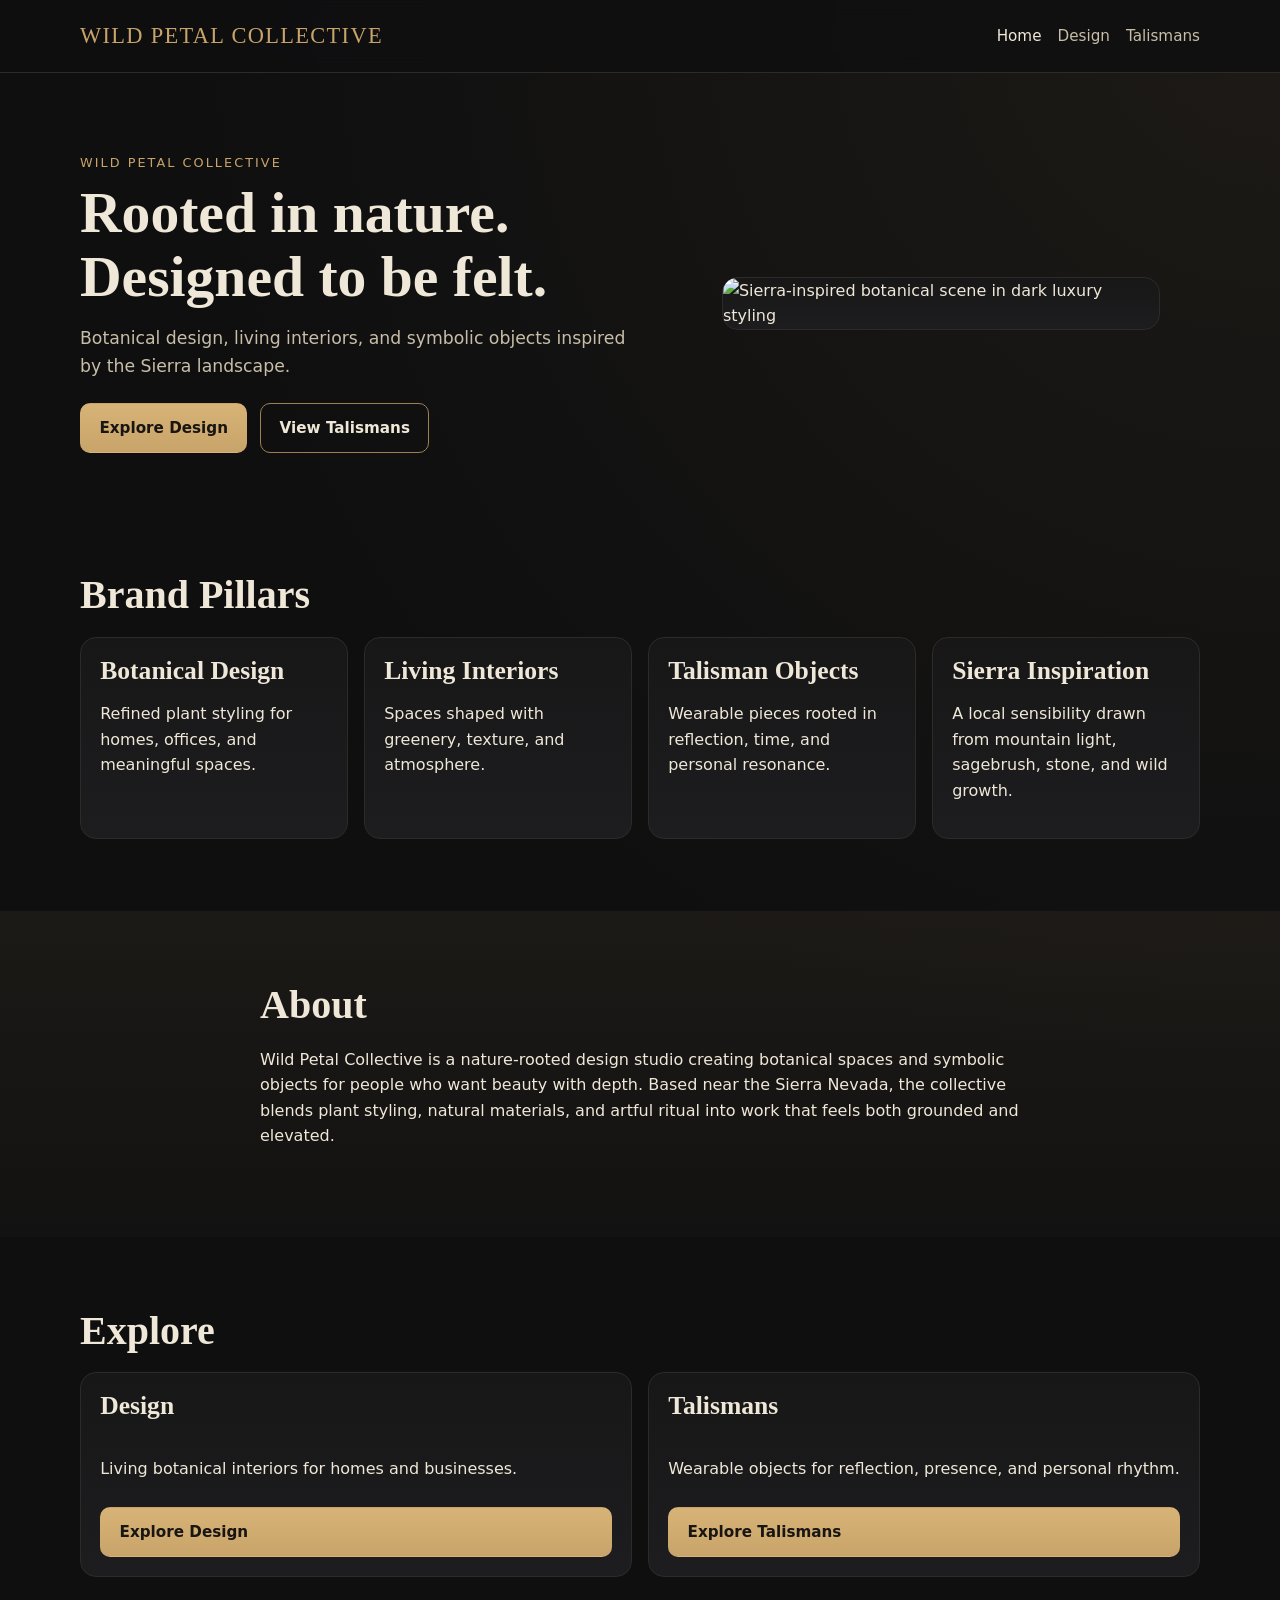
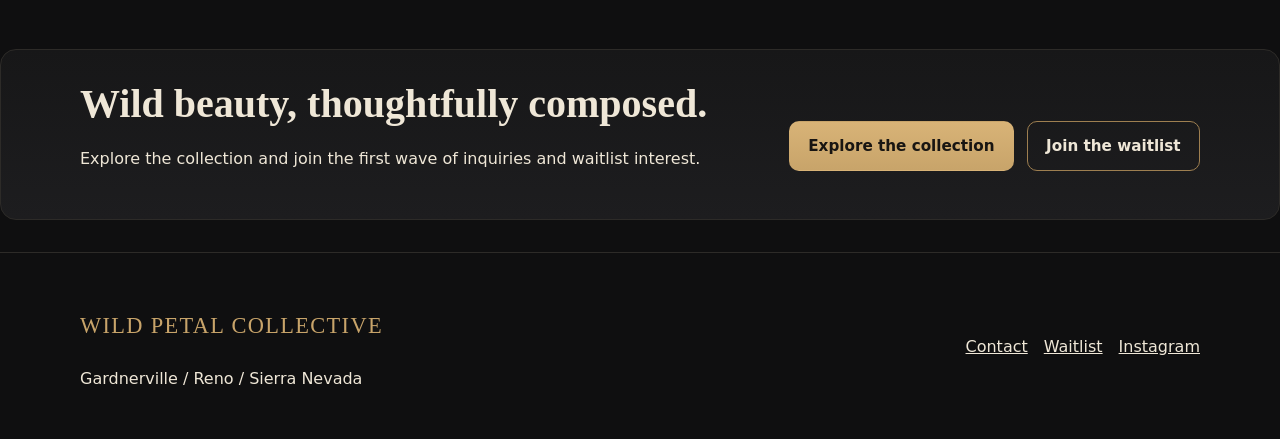
==== index.html @ 8e37587a "Initial static marketing website prototype" ====
<!doctype html>
<html lang="en">
<head>
  <meta charset="UTF-8" />
  <meta name="viewport" content="width=device-width, initial-scale=1.0" />
  <meta name="description" content="Wild Petal Collective creates botanical design, living interiors, and symbolic talisman objects inspired by the Sierra landscape." />
  <title>Wild Petal Collective | Home</title>
  <link rel="stylesheet" href="styles.css" />
</head>
<body>
  <header class="site-header">
    <div class="container nav-wrap">
      <a class="brand" href="index.html">Wild Petal Collective</a>
      <nav aria-label="Primary">
        <ul class="nav-list">
          <li><a class="is-active" href="index.html">Home</a></li>
          <li><a href="design.html">Design</a></li>
          <li><a href="talismans.html">Talismans</a></li>
        </ul>
      </nav>
    </div>
  </header>

  <main>
    <section class="hero">
      <div class="container hero-grid">
        <div>
          <p class="eyebrow">Wild Petal Collective</p>
          <h1>Rooted in nature. Designed to be felt.</h1>
          <p class="lede">Botanical design, living interiors, and symbolic objects inspired by the Sierra landscape.</p>
          <div class="button-row">
            <a class="btn btn-gold" href="design.html">Explore Design</a>
            <a class="btn btn-outline" href="talismans.html">View Talismans</a>
          </div>
        </div>
        <figure class="hero-image-card">
          <img src="assets/images/home-hero-placeholder.jpg" alt="Sierra-inspired botanical scene in dark luxury styling" />
        </figure>
      </div>
    </section>

    <section class="section">
      <div class="container">
        <h2>Brand Pillars</h2>
        <div class="cards-grid four">
          <article class="card">
            <h3>Botanical Design</h3>
            <p>Refined plant styling for homes, offices, and meaningful spaces.</p>
          </article>
          <article class="card">
            <h3>Living Interiors</h3>
            <p>Spaces shaped with greenery, texture, and atmosphere.</p>
          </article>
          <article class="card">
            <h3>Talisman Objects</h3>
            <p>Wearable pieces rooted in reflection, time, and personal resonance.</p>
          </article>
          <article class="card">
            <h3>Sierra Inspiration</h3>
            <p>A local sensibility drawn from mountain light, sagebrush, stone, and wild growth.</p>
          </article>
        </div>
      </div>
    </section>

    <section class="section section-muted">
      <div class="container narrow">
        <h2>About</h2>
        <p>
          Wild Petal Collective is a nature-rooted design studio creating botanical spaces and symbolic objects for people who want beauty with depth.
          Based near the Sierra Nevada, the collective blends plant styling, natural materials, and artful ritual into work that feels both grounded and elevated.
        </p>
      </div>
    </section>

    <section class="section">
      <div class="container">
        <h2>Explore</h2>
        <div class="cards-grid two">
          <article class="card card-cta">
            <h3>Design</h3>
            <p>Living botanical interiors for homes and businesses.</p>
            <a class="btn btn-gold" href="design.html">Explore Design</a>
          </article>
          <article class="card card-cta">
            <h3>Talismans</h3>
            <p>Wearable objects for reflection, presence, and personal rhythm.</p>
            <a class="btn btn-gold" href="talismans.html">Explore Talismans</a>
          </article>
        </div>
      </div>
    </section>

    <section class="section cta-band">
      <div class="container cta-band-inner">
        <div>
          <h2>Wild beauty, thoughtfully composed.</h2>
          <p>Explore the collection and join the first wave of inquiries and waitlist interest.</p>
        </div>
        <div class="button-row">
          <a class="btn btn-gold" href="design.html#design-leads">Explore the collection</a>
          <a class="btn btn-outline" href="talismans.html#talismans-waitlist">Join the waitlist</a>
        </div>
      </div>
    </section>
  </main>

  <footer class="site-footer">
    <div class="container footer-grid">
      <div>
        <p class="brand">Wild Petal Collective</p>
        <p>Gardnerville / Reno / Sierra Nevada</p>
      </div>
      <ul class="footer-links">
        <li><a href="design.html#design-leads">Contact</a></li>
        <li><a href="talismans.html#talismans-waitlist">Waitlist</a></li>
        <li><a href="#" aria-label="Instagram placeholder link">Instagram</a></li>
      </ul>
    </div>
  </footer>
</body>
</html>
---- styles.css ----
:root {
  --bg: #0f0f10;
  --bg-elev: #171718;
  --bg-soft: #1d1d1f;
  --text: #efe7d7;
  --muted: #c8bea8;
  --gold: #c8a46a;
  --gold-soft: #9e7f50;
  --border: #2d2b28;
  --max: 1120px;
}

* { box-sizing: border-box; }

html, body {
  margin: 0;
  padding: 0;
}

body {
  font-family: "Inter", system-ui, -apple-system, sans-serif;
  background: radial-gradient(circle at top right, #1d1a16 0%, var(--bg) 45%);
  color: var(--text);
  line-height: 1.6;
}

img {
  width: 100%;
  display: block;
  border-radius: 14px;
}

a { color: inherit; }

.container {
  width: min(100% - 2rem, var(--max));
  margin-inline: auto;
}

.narrow { max-width: 760px; }

.site-header {
  position: sticky;
  top: 0;
  backdrop-filter: blur(8px);
  background: rgba(15, 15, 16, 0.82);
  border-bottom: 1px solid var(--border);
  z-index: 20;
}

.nav-wrap {
  display: flex;
  justify-content: space-between;
  align-items: center;
  min-height: 72px;
  gap: 1rem;
}

.brand {
  font-family: "Cormorant Garamond", serif;
  letter-spacing: 0.06em;
  text-transform: uppercase;
  color: var(--gold);
  text-decoration: none;
  font-size: 1.4rem;
}

.nav-list {
  list-style: none;
  margin: 0;
  padding: 0;
  display: flex;
  gap: 1rem;
}

.nav-list a {
  text-decoration: none;
  color: var(--muted);
  font-size: 0.95rem;
}

.nav-list a.is-active,
.nav-list a:hover {
  color: var(--text);
}

.section { padding: 4.5rem 0; }
.section-muted { background: linear-gradient(180deg, rgba(200,164,106,0.07), rgba(200,164,106,0.02)); }

.hero {
  padding: 5rem 0 3rem;
}

.hero-short { padding-top: 4rem; }

.hero-grid {
  display: grid;
  grid-template-columns: 1.1fr 1fr;
  align-items: center;
  gap: 2rem;
}

.hero-image-card,
.card,
.cta-band,
.waitlist-form,
.process-list li {
  background: linear-gradient(180deg, var(--bg-elev), var(--bg-soft));
  border: 1px solid var(--border);
  border-radius: 16px;
}

.eyebrow {
  margin: 0 0 0.5rem;
  letter-spacing: 0.16em;
  text-transform: uppercase;
  color: var(--gold);
  font-size: 0.8rem;
}

h1, h2, h3 {
  font-family: "Cormorant Garamond", serif;
  line-height: 1.1;
  margin-top: 0;
}

h1 { font-size: clamp(2rem, 5vw, 3.6rem); margin-bottom: 0.9rem; }
h2 { font-size: clamp(1.6rem, 3.3vw, 2.5rem); margin-bottom: 1.2rem; }
h3 { font-size: clamp(1.2rem, 2.2vw, 1.6rem); margin-bottom: 0.6rem; }

.lede {
  font-size: 1.08rem;
  color: var(--muted);
  max-width: 60ch;
}

.button-row {
  display: flex;
  flex-wrap: wrap;
  gap: 0.8rem;
  margin-top: 1.4rem;
}

.btn {
  display: inline-block;
  padding: 0.75rem 1.15rem;
  border-radius: 10px;
  border: 1px solid transparent;
  text-decoration: none;
  font-weight: 600;
  font-size: 0.95rem;
}

.btn-gold {
  background: linear-gradient(180deg, #d8b377, var(--gold));
  color: #181512;
}

.btn-outline {
  border-color: var(--gold-soft);
  color: var(--text);
}

.cards-grid {
  display: grid;
  gap: 1rem;
}

.cards-grid.two { grid-template-columns: repeat(2, minmax(0, 1fr)); }
.cards-grid.three { grid-template-columns: repeat(3, minmax(0, 1fr)); }
.cards-grid.four { grid-template-columns: repeat(4, minmax(0, 1fr)); }

.card { padding: 1.2rem; }
.card-cta { display: flex; flex-direction: column; gap: 0.6rem; }

.card-image {
  height: 200px;
  object-fit: cover;
  margin-bottom: 0.8rem;
}

.pill-list,
.feature-list,
.footer-links {
  list-style: none;
  padding: 0;
  margin: 0;
}

.pill-list {
  display: flex;
  flex-wrap: wrap;
  gap: 0.7rem;
}

.pill-list li {
  border: 1px solid var(--border);
  border-radius: 999px;
  padding: 0.4rem 0.8rem;
  background: var(--bg-elev);
}

.process-list {
  padding: 0;
  margin: 0;
  list-style: none;
  display: grid;
  gap: 0.8rem;
}

.process-list li {
  padding: 1rem;
  display: grid;
  gap: 0.3rem;
}

.process-list strong { color: var(--gold); }

.interaction-line {
  letter-spacing: 0.12em;
  text-transform: uppercase;
  color: var(--gold);
}

.feature-list {
  display: grid;
  grid-template-columns: repeat(2, minmax(0, 1fr));
  gap: 0.65rem;
}

.feature-list li::before {
  content: "✦ ";
  color: var(--gold);
}

.cta-band { padding: 2rem; }

.cta-band-inner {
  display: flex;
  justify-content: space-between;
  align-items: center;
  gap: 1.5rem;
}

.waitlist-form {
  margin-top: 1rem;
  padding: 1rem;
  display: grid;
  gap: 0.7rem;
  max-width: 540px;
}

label { font-weight: 600; color: var(--muted); }

input[type="email"] {
  width: 100%;
  background: #111214;
  color: var(--text);
  border: 1px solid var(--border);
  border-radius: 10px;
  padding: 0.75rem;
}

.form-note {
  color: var(--muted);
  font-size: 0.9rem;
}

.site-footer {
  border-top: 1px solid var(--border);
  padding: 2rem 0;
  margin-top: 2rem;
}

.footer-grid {
  display: flex;
  justify-content: space-between;
  gap: 1rem;
  align-items: center;
}

.footer-links {
  display: flex;
  gap: 1rem;
}

@media (max-width: 960px) {
  .cards-grid.four { grid-template-columns: repeat(2, minmax(0, 1fr)); }
  .cards-grid.three { grid-template-columns: repeat(2, minmax(0, 1fr)); }
  .hero-grid { grid-template-columns: 1fr; }
  .cta-band-inner,
  .footer-grid { flex-direction: column; align-items: flex-start; }
}

@media (max-width: 640px) {
  .cards-grid.two,
  .cards-grid.three,
  .cards-grid.four,
  .feature-list { grid-template-columns: 1fr; }

  .brand { font-size: 1.15rem; }
  .nav-list { gap: 0.7rem; }
  .section { padding: 3.2rem 0; }
}
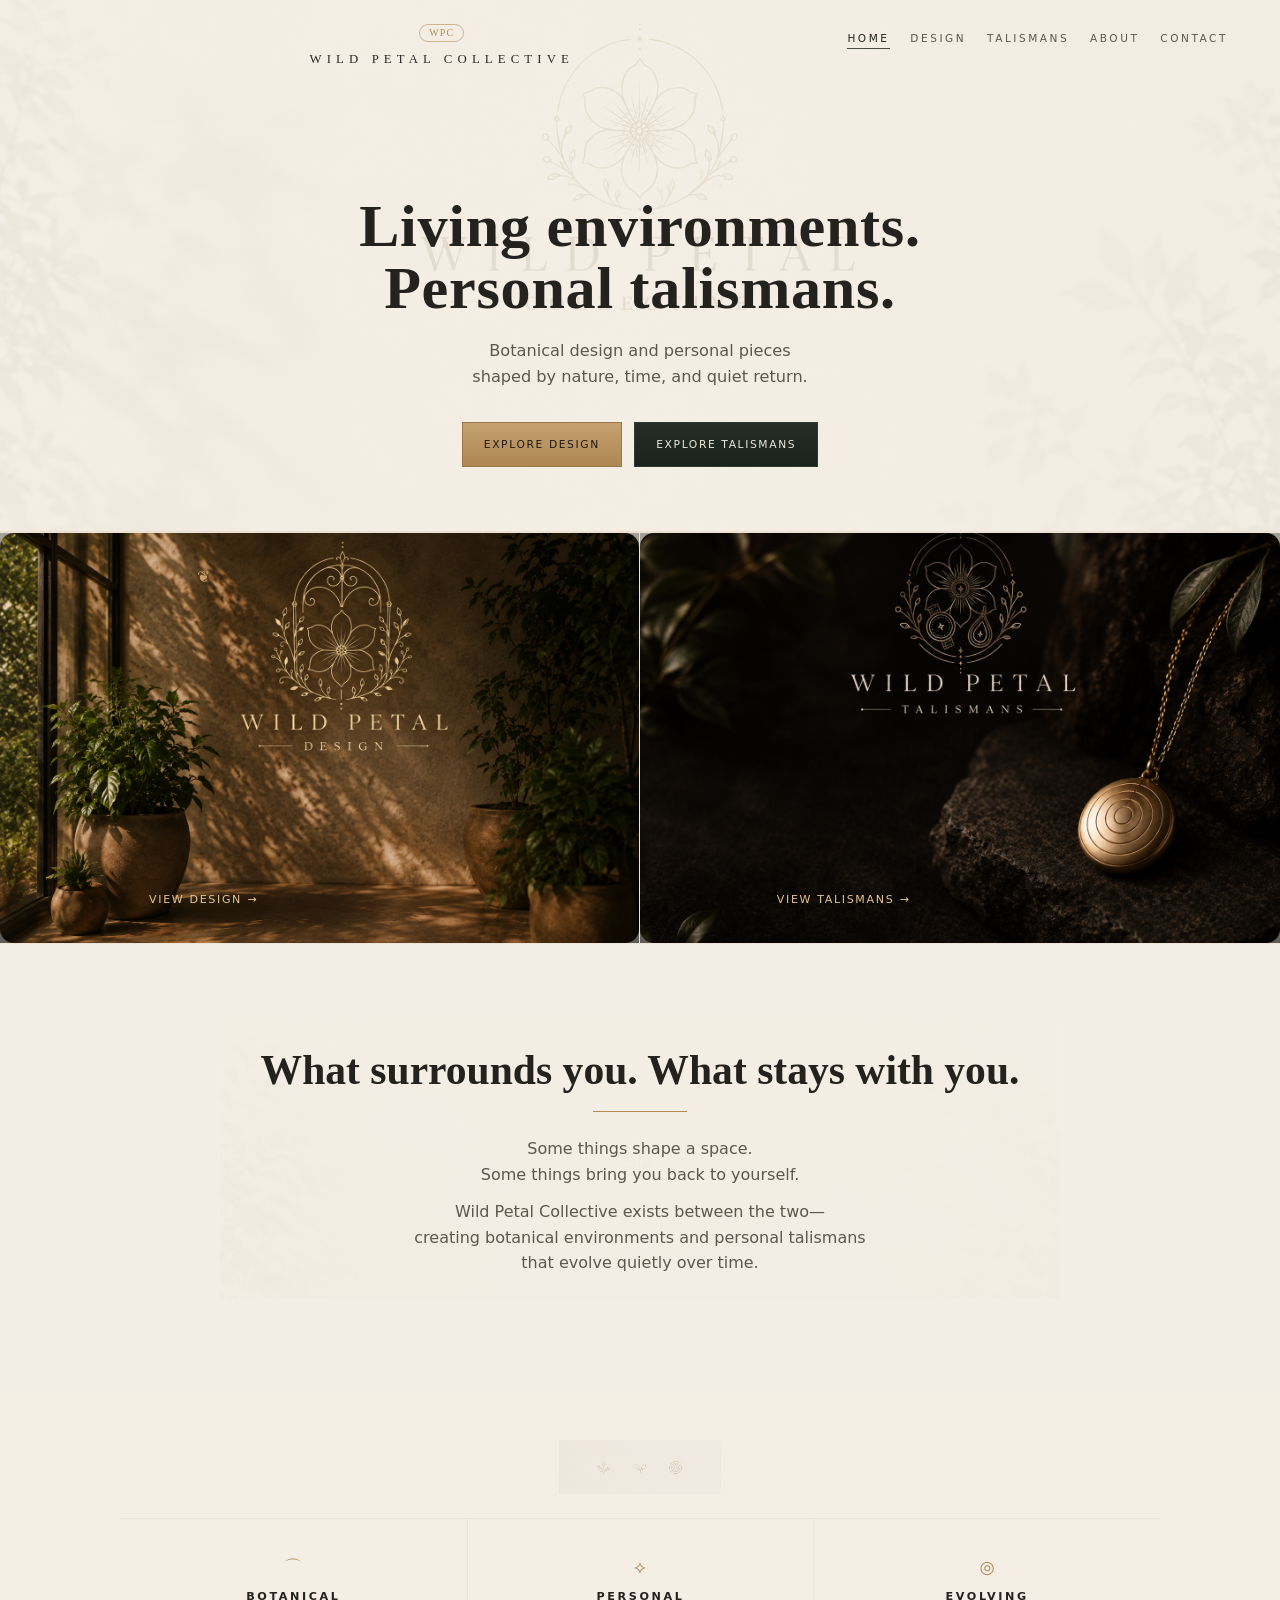
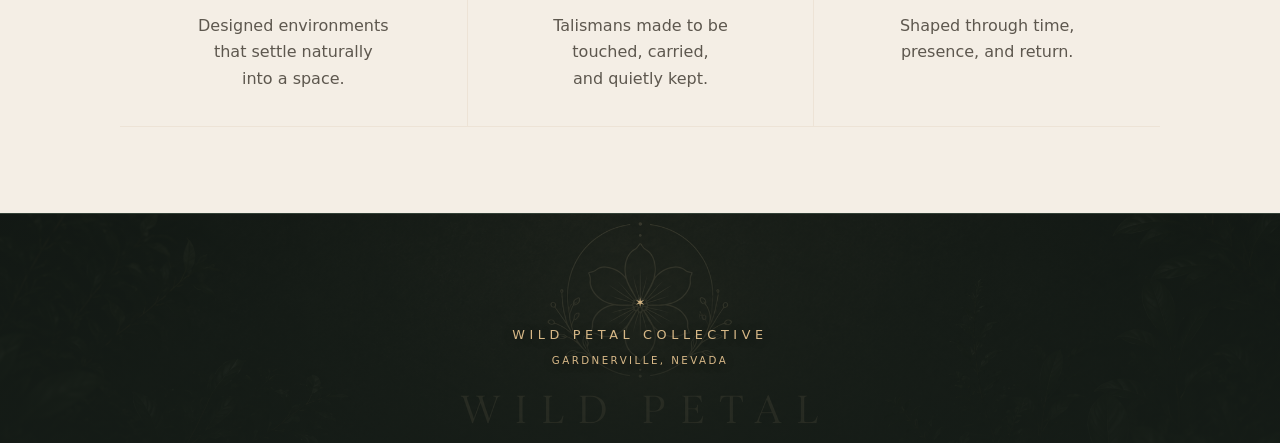
==== commit e668db16: "Update website pages, forms UX, and custom domain config" ====
--- a/index.html
+++ b/index.html
@@ -3,119 +3,93 @@
 <head>
   <meta charset="UTF-8" />
   <meta name="viewport" content="width=device-width, initial-scale=1.0" />
-  <meta name="description" content="Wild Petal Collective creates botanical design, living interiors, and symbolic talisman objects inspired by the Sierra landscape." />
+  <meta name="description" content="Wild Petal Collective creates botanical environments and personal talismans shaped by nature, time, and quiet return." />
   <title>Wild Petal Collective | Home</title>
   <link rel="stylesheet" href="styles.css" />
 </head>
-<body>
-  <header class="site-header">
-    <div class="container nav-wrap">
-      <a class="brand" href="index.html">Wild Petal Collective</a>
-      <nav aria-label="Primary">
-        <ul class="nav-list">
-          <li><a class="is-active" href="index.html">Home</a></li>
-          <li><a href="design.html">Design</a></li>
-          <li><a href="talismans.html">Talismans</a></li>
-        </ul>
-      </nav>
-    </div>
-  </header>
+<body class="theme-light" data-page="home">
+  <main class="home-page">
+    <section class="home-hero-editorial" aria-labelledby="home-hero-title">
+      <header class="home-header">
+        <div class="home-brand-stack" aria-label="Wild Petal Collective">
+          <span class="home-brand-mark" aria-hidden="true">WPC</span>
+          <a class="home-brand-text" href="index.html">WILD PETAL COLLECTIVE</a>
+        </div>
+        <nav class="home-nav" aria-label="Primary">
+          <ul>
+            <li><a class="is-active" href="index.html">HOME</a></li>
+            <li><a href="design.html">DESIGN</a></li>
+            <li><a href="talismans.html">TALISMANS</a></li>
+            <li><a href="about.html">ABOUT</a></li>
+            <li><a href="contact.html">CONTACT</a></li>
+          </ul>
+        </nav>
+      </header>
 
-  <main>
-    <section class="hero">
-      <div class="container hero-grid">
-        <div>
-          <p class="eyebrow">Wild Petal Collective</p>
-          <h1>Rooted in nature. Designed to be felt.</h1>
-          <p class="lede">Botanical design, living interiors, and symbolic objects inspired by the Sierra landscape.</p>
-          <div class="button-row">
-            <a class="btn btn-gold" href="design.html">Explore Design</a>
-            <a class="btn btn-outline" href="talismans.html">View Talismans</a>
-          </div>
-        </div>
-        <figure class="hero-image-card">
-          <img src="assets/images/home-hero-placeholder.jpg" alt="Sierra-inspired botanical scene in dark luxury styling" />
-        </figure>
-      </div>
-    </section>
-
-    <section class="section">
-      <div class="container">
-        <h2>Brand Pillars</h2>
-        <div class="cards-grid four">
-          <article class="card">
-            <h3>Botanical Design</h3>
-            <p>Refined plant styling for homes, offices, and meaningful spaces.</p>
-          </article>
-          <article class="card">
-            <h3>Living Interiors</h3>
-            <p>Spaces shaped with greenery, texture, and atmosphere.</p>
-          </article>
-          <article class="card">
-            <h3>Talisman Objects</h3>
-            <p>Wearable pieces rooted in reflection, time, and personal resonance.</p>
-          </article>
-          <article class="card">
-            <h3>Sierra Inspiration</h3>
-            <p>A local sensibility drawn from mountain light, sagebrush, stone, and wild growth.</p>
-          </article>
+      <div class="hero-center-copy">
+        <h1 id="home-hero-title">Living environments.<br>Personal talismans.</h1>
+        <p>Botanical design and personal pieces<br>shaped by nature, time, and quiet return.</p>
+        <div class="home-hero-actions">
+          <a class="home-btn home-btn-warm" href="design.html">Explore Design</a>
+          <a class="home-btn home-btn-dark" href="talismans.html">Explore Talismans</a>
         </div>
       </div>
     </section>
 
-    <section class="section section-muted">
-      <div class="container narrow">
-        <h2>About</h2>
-        <p>
-          Wild Petal Collective is a nature-rooted design studio creating botanical spaces and symbolic objects for people who want beauty with depth.
-          Based near the Sierra Nevada, the collective blends plant styling, natural materials, and artful ritual into work that feels both grounded and elevated.
-        </p>
+    <section class="home-split-cards" aria-label="Wild Petal pathways">
+      <article class="split-card split-card-design">
+        <img class="split-card-photo" src="assets/home/home-card-wild-petal-design.png" alt="Warm interior with curated plants for Wild Petal Design" />
+        <div class="split-card-overlay no-title">
+          <span class="split-card-icon" aria-hidden="true">❦</span>
+          <a href="design.html">VIEW DESIGN →</a>
+        </div>
+      </article>
+
+      <article class="split-card split-card-talismans">
+        <img class="split-card-photo" src="assets/home/home-card-wild-petal-talismans.png" alt="Golden talisman on dark stone for Wild Petal Talismans" />
+        <div class="split-card-overlay no-title">
+          <a href="talismans.html">VIEW TALISMANS →</a>
+        </div>
+      </article>
+    </section>
+
+    <section class="home-philosophy" aria-labelledby="home-philosophy-title">
+      <div class="home-philosophy-inner">
+        <h2 id="home-philosophy-title">What surrounds you. What stays with you.</h2>
+        <div class="home-philosophy-divider" aria-hidden="true"></div>
+        <p>Some things shape a space.<br>Some things bring you back to yourself.</p>
+        <p>Wild Petal Collective exists between the two—<br>creating botanical environments and personal talismans<br>that evolve quietly over time.</p>
       </div>
     </section>
 
-    <section class="section">
-      <div class="container">
-        <h2>Explore</h2>
-        <div class="cards-grid two">
-          <article class="card card-cta">
-            <h3>Design</h3>
-            <p>Living botanical interiors for homes and businesses.</p>
-            <a class="btn btn-gold" href="design.html">Explore Design</a>
-          </article>
-          <article class="card card-cta">
-            <h3>Talismans</h3>
-            <p>Wearable objects for reflection, presence, and personal rhythm.</p>
-            <a class="btn btn-gold" href="talismans.html">Explore Talismans</a>
-          </article>
-        </div>
-      </div>
-    </section>
-
-    <section class="section cta-band">
-      <div class="container cta-band-inner">
-        <div>
-          <h2>Wild beauty, thoughtfully composed.</h2>
-          <p>Explore the collection and join the first wave of inquiries and waitlist interest.</p>
-        </div>
-        <div class="button-row">
-          <a class="btn btn-gold" href="design.html#design-leads">Explore the collection</a>
-          <a class="btn btn-outline" href="talismans.html#talismans-waitlist">Join the waitlist</a>
-        </div>
+    <section class="home-pillars" aria-labelledby="home-pillars-title">
+      <div class="home-pillars-icons" aria-hidden="true"></div>
+      <h2 id="home-pillars-title" class="home-pillars-heading">Foundations</h2>
+      <div class="home-pillars-grid">
+        <article class="pillar">
+          <span class="pillar-icon" aria-hidden="true">⌒</span>
+          <h3>BOTANICAL</h3>
+          <p>Designed environments<br>that settle naturally<br>into a space.</p>
+        </article>
+        <article class="pillar">
+          <span class="pillar-icon" aria-hidden="true">⟡</span>
+          <h3>PERSONAL</h3>
+          <p>Talismans made to be<br>touched, carried,<br>and quietly kept.</p>
+        </article>
+        <article class="pillar">
+          <span class="pillar-icon" aria-hidden="true">◎</span>
+          <h3>EVOLVING</h3>
+          <p>Shaped through time,<br>presence, and return.</p>
+        </article>
       </div>
     </section>
   </main>
 
-  <footer class="site-footer">
-    <div class="container footer-grid">
-      <div>
-        <p class="brand">Wild Petal Collective</p>
-        <p>Gardnerville / Reno / Sierra Nevada</p>
-      </div>
-      <ul class="footer-links">
-        <li><a href="design.html#design-leads">Contact</a></li>
-        <li><a href="talismans.html#talismans-waitlist">Waitlist</a></li>
-        <li><a href="#" aria-label="Instagram placeholder link">Instagram</a></li>
-      </ul>
+  <footer id="contact" class="home-footer">
+    <div class="home-footer-overlay">
+      <span class="home-footer-flower" aria-hidden="true">✶</span>
+      <p class="home-footer-brand">WILD PETAL COLLECTIVE</p>
+      <p class="home-footer-location">GARDNERVILLE, NEVADA</p>
     </div>
   </footer>
 </body>
--- a/styles.css
+++ b/styles.css
@@ -1,14 +1,16 @@
 :root {
-  --bg: #0f0f10;
-  --bg-elev: #171718;
-  --bg-soft: #1d1d1f;
-  --text: #efe7d7;
-  --muted: #c8bea8;
-  --gold: #c8a46a;
-  --gold-soft: #9e7f50;
-  --border: #2d2b28;
-  --max: 1120px;
-}
+  --max: 1240px;
+  --bg: #f8f6f1;
+  --bg-elev: #fcfaf6;
+  --bg-soft: #f3eee4;
+  --text: #1f1d1a;
+  --muted: #585247;
+  --gold: #b58a4a;
+  --gold-soft: #cfb083;
+  --border: #e3d7c3;
+}
+
+body.theme-light { }
 
 * { box-sizing: border-box; }
 
@@ -18,8 +20,8 @@
 }
 
 body {
-  font-family: "Inter", system-ui, -apple-system, sans-serif;
-  background: radial-gradient(circle at top right, #1d1a16 0%, var(--bg) 45%);
+  font-family: "Inter", "Avenir Next", system-ui, -apple-system, sans-serif;
+  background: var(--bg);
   color: var(--text);
   line-height: 1.6;
 }
@@ -42,8 +44,8 @@
 .site-header {
   position: sticky;
   top: 0;
-  backdrop-filter: blur(8px);
-  background: rgba(15, 15, 16, 0.82);
+  backdrop-filter: blur(6px);
+  background: color-mix(in srgb, var(--bg) 92%, white 8%);
   border-bottom: 1px solid var(--border);
   z-index: 20;
 }
@@ -58,11 +60,16 @@
 
 .brand {
   font-family: "Cormorant Garamond", serif;
-  letter-spacing: 0.06em;
+  letter-spacing: 0.08em;
   text-transform: uppercase;
   color: var(--gold);
   text-decoration: none;
-  font-size: 1.4rem;
+  font-size: 1.05rem;
+  line-height: 1.05;
+}
+
+.brand span {
+  font-size: 0.92rem;
 }
 
 .nav-list {
@@ -76,7 +83,9 @@
 .nav-list a {
   text-decoration: none;
   color: var(--muted);
-  font-size: 0.95rem;
+  font-size: 0.85rem;
+  letter-spacing: 0.11em;
+  text-transform: uppercase;
 }
 
 .nav-list a.is-active,
@@ -84,20 +93,28 @@
   color: var(--text);
 }
 
-.section { padding: 4.5rem 0; }
-.section-muted { background: linear-gradient(180deg, rgba(200,164,106,0.07), rgba(200,164,106,0.02)); }
+.nav-cta {
+  margin-left: auto;
+  border-radius: 0;
+  padding-inline: 1.4rem;
+  font-size: 0.84rem;
+  letter-spacing: 0.12em;
+  text-transform: uppercase;
+}
+
+.section { padding: 4.6rem 0; }
 
 .hero {
-  padding: 5rem 0 3rem;
+  padding: 0;
 }
 
 .hero-short { padding-top: 4rem; }
 
 .hero-grid {
   display: grid;
-  grid-template-columns: 1.1fr 1fr;
-  align-items: center;
-  gap: 2rem;
+  grid-template-columns: minmax(300px, 0.9fr) 1.3fr;
+  align-items: stretch;
+  gap: 0;
 }
 
 .hero-image-card,
@@ -107,31 +124,53 @@
 .process-list li {
   background: linear-gradient(180deg, var(--bg-elev), var(--bg-soft));
   border: 1px solid var(--border);
-  border-radius: 16px;
+  border-radius: 0;
 }
 
 .eyebrow {
   margin: 0 0 0.5rem;
-  letter-spacing: 0.16em;
+  letter-spacing: 0.17em;
   text-transform: uppercase;
   color: var(--gold);
-  font-size: 0.8rem;
+  font-size: 0.76rem;
 }
 
 h1, h2, h3 {
   font-family: "Cormorant Garamond", serif;
-  line-height: 1.1;
+  line-height: 1.08;
   margin-top: 0;
 }
 
-h1 { font-size: clamp(2rem, 5vw, 3.6rem); margin-bottom: 0.9rem; }
-h2 { font-size: clamp(1.6rem, 3.3vw, 2.5rem); margin-bottom: 1.2rem; }
+h1 { font-size: clamp(2rem, 5vw, 4.1rem); margin-bottom: 1.1rem; }
+h2 { font-size: clamp(1.7rem, 3.3vw, 2.55rem); margin-bottom: 1.2rem; }
 h3 { font-size: clamp(1.2rem, 2.2vw, 1.6rem); margin-bottom: 0.6rem; }
 
 .lede {
-  font-size: 1.08rem;
+  font-size: 1.02rem;
   color: var(--muted);
-  max-width: 60ch;
+  max-width: 45ch;
+}
+
+.home-hero .hero-copy {
+  padding: 6.4rem 3.2rem 4.2rem 0;
+}
+
+.divider {
+  width: 220px;
+  max-width: 60%;
+  height: 1px;
+  background: color-mix(in srgb, var(--gold) 70%, white 30%);
+  margin: 1.2rem 0 1.2rem;
+  position: relative;
+}
+
+.divider::after {
+  content: "✧";
+  position: absolute;
+  right: -10px;
+  top: -11px;
+  color: var(--gold);
+  font-size: 0.9rem;
 }
 
 .button-row {
@@ -144,16 +183,18 @@
 .btn {
   display: inline-block;
   padding: 0.75rem 1.15rem;
-  border-radius: 10px;
+  border-radius: 0;
   border: 1px solid transparent;
   text-decoration: none;
-  font-weight: 600;
-  font-size: 0.95rem;
+  font-weight: 500;
+  font-size: 0.84rem;
+  letter-spacing: 0.12em;
+  text-transform: uppercase;
 }
 
 .btn-gold {
   background: linear-gradient(180deg, #d8b377, var(--gold));
-  color: #181512;
+  color: #17130e;
 }
 
 .btn-outline {
@@ -169,8 +210,12 @@
 .cards-grid.two { grid-template-columns: repeat(2, minmax(0, 1fr)); }
 .cards-grid.three { grid-template-columns: repeat(3, minmax(0, 1fr)); }
 .cards-grid.four { grid-template-columns: repeat(4, minmax(0, 1fr)); }
-
-.card { padding: 1.2rem; }
+.cards-grid.five { grid-template-columns: repeat(5, minmax(0, 1fr)); }
+
+.card {
+  padding: 1.5rem 1.1rem;
+  text-align: center;
+}
 .card-cta { display: flex; flex-direction: column; gap: 0.6rem; }
 
 .card-image {
@@ -191,13 +236,17 @@
   display: flex;
   flex-wrap: wrap;
   gap: 0.7rem;
+  justify-content: center;
 }
 
 .pill-list li {
   border: 1px solid var(--border);
-  border-radius: 999px;
-  padding: 0.4rem 0.8rem;
+  border-radius: 0;
+  padding: 0.55rem 1rem;
   background: var(--bg-elev);
+  text-transform: uppercase;
+  letter-spacing: 0.08em;
+  font-size: 0.78rem;
 }
 
 .process-list {
@@ -242,12 +291,100 @@
   gap: 1.5rem;
 }
 
+.section-title {
+  text-align: center;
+  text-transform: uppercase;
+  letter-spacing: 0.14em;
+  font-family: "Inter", system-ui, sans-serif;
+  font-size: 0.95rem;
+  color: var(--text);
+  margin-bottom: 1.5rem;
+}
+
+.photo-panel {
+  border: 1px solid var(--border);
+  background:
+    radial-gradient(120% 90% at 82% 10%, rgba(166, 136, 84, 0.25) 0%, rgba(166, 136, 84, 0) 55%),
+    linear-gradient(120deg, #ece4d6 0%, #ddd1bc 36%, #f4efe5 100%);
+  min-height: 520px;
+  position: relative;
+}
+
+.photo-panel::before {
+  content: "";
+  position: absolute;
+  inset: 0;
+  background-image:
+    repeating-linear-gradient(90deg, rgba(35, 32, 26, 0.16) 0 2px, transparent 2px 72px),
+    radial-gradient(circle at 10% 80%, rgba(96, 123, 72, 0.28) 0 12%, transparent 22%),
+    radial-gradient(circle at 64% 62%, rgba(74, 107, 54, 0.23) 0 9%, transparent 19%);
+  opacity: 0.7;
+}
+
+.photo-panel.short {
+  min-height: 360px;
+}
+
+.split-grid {
+  display: grid;
+  grid-template-columns: 1.1fr 1fr;
+  gap: 2.2rem;
+  align-items: center;
+}
+
+.what-we-do,
+.process-strip,
+.ideal-spaces {
+  border-top: 1px solid var(--border);
+}
+
+.home-cta {
+  border-top: 1px solid var(--border);
+  border-bottom: 1px solid var(--border);
+}
+
+.cta-band-inner.centered {
+  justify-content: center;
+  text-align: center;
+}
+
+.photo-panel.edge {
+  min-height: 160px;
+  min-width: 220px;
+}
+
 .waitlist-form {
   margin-top: 1rem;
   padding: 1rem;
   display: grid;
   gap: 0.7rem;
   max-width: 540px;
+}
+
+.form-grid {
+  align-items: start;
+}
+
+#design-leads .form-grid .form-card {
+  grid-column: 1 / -1;
+}
+
+#design-leads .waitlist-form {
+  max-width: none;
+  width: 100%;
+}
+
+.form-card h3 {
+  margin-top: 0;
+}
+
+.trap-field {
+  position: absolute;
+  left: -9999px;
+  width: 1px;
+  height: 1px;
+  opacity: 0;
+  pointer-events: none;
 }
 
 label { font-weight: 600; color: var(--muted); }
@@ -261,22 +398,68 @@
   padding: 0.75rem;
 }
 
+input[type="text"],
+input[type="tel"],
+select,
+textarea {
+  width: 100%;
+  background: #111214;
+  color: var(--text);
+  border: 1px solid var(--border);
+  border-radius: 10px;
+  padding: 0.75rem;
+  font: inherit;
+}
+
+textarea {
+  resize: vertical;
+  min-height: 110px;
+}
+
+select {
+  appearance: none;
+}
+
+.checkbox-row {
+  display: grid;
+  grid-template-columns: auto 1fr;
+  gap: 0.6rem;
+  align-items: start;
+  font-weight: 500;
+  color: var(--muted);
+}
+
+.checkbox-row input[type="checkbox"] {
+  margin-top: 0.25rem;
+}
+
 .form-note {
   color: var(--muted);
   font-size: 0.9rem;
 }
 
+.form-success {
+  margin: 0.35rem 0 0;
+  color: #2f6b3e;
+  font-size: 0.92rem;
+  font-weight: 500;
+}
+
+.is-hidden {
+  display: none;
+}
+
 .site-footer {
   border-top: 1px solid var(--border);
-  padding: 2rem 0;
-  margin-top: 2rem;
+  padding: 3rem 0;
+  margin-top: 0;
 }
 
 .footer-grid {
-  display: flex;
-  justify-content: space-between;
-  gap: 1rem;
-  align-items: center;
+  display: grid;
+  grid-template-columns: 1.3fr 1fr 1fr 1fr;
+  gap: 1.5rem;
+  align-items: start;
 }
 
 .footer-links {
@@ -284,21 +467,896 @@
   gap: 1rem;
 }
 
-@media (max-width: 960px) {
+.footer-links.stacked {
+  display: grid;
+  gap: 0.35rem;
+}
+
+.footer-links.stacked a {
+  text-decoration: none;
+  color: var(--muted);
+  font-size: 0.95rem;
+}
+
+@media (max-width: 760px) {
+  .cards-grid.five,
   .cards-grid.four { grid-template-columns: repeat(2, minmax(0, 1fr)); }
   .cards-grid.three { grid-template-columns: repeat(2, minmax(0, 1fr)); }
-  .hero-grid { grid-template-columns: 1fr; }
+  .hero-grid,
+  .split-grid { grid-template-columns: 1fr; }
+  .home-hero .hero-copy { padding: 3rem 0 2rem; }
+  .photo-panel { min-height: 360px; }
   .cta-band-inner,
   .footer-grid { flex-direction: column; align-items: flex-start; }
+  .footer-grid { display: grid; grid-template-columns: repeat(2, minmax(0, 1fr)); }
 }
 
 @media (max-width: 640px) {
   .cards-grid.two,
   .cards-grid.three,
+  .cards-grid.five,
   .cards-grid.four,
   .feature-list { grid-template-columns: 1fr; }
 
-  .brand { font-size: 1.15rem; }
+  .brand { font-size: 0.94rem; }
+  .nav-wrap { flex-wrap: wrap; }
+  .nav-cta { margin-left: 0; }
   .nav-list { gap: 0.7rem; }
   .section { padding: 3.2rem 0; }
-}
+  .photo-panel.edge { display: none; }
+  .footer-grid { grid-template-columns: 1fr; }
+}
+
+/* =========================
+   Home page editorial rebuild
+   ========================= */
+
+body[data-page="home"] {
+  --ivory: #f4eee5;
+  --parchment: #ebe1d3;
+  --charcoal: #24221e;
+  --deep-green: #20271f;
+  --deep-olive: #252a20;
+  --brass: #b58a56;
+  --soft-brass: #c7a06a;
+  --muted-text: #5d574e;
+  --cream-text: #f6efe5;
+  background: radial-gradient(120% 80% at 12% 0%, #fbf7ef 0%, rgba(251, 247, 239, 0) 70%), var(--ivory);
+  color: var(--charcoal);
+}
+
+.home-page {
+  width: 100%;
+}
+
+.home-hero-editorial {
+  position: relative;
+  min-height: 520px;
+  padding: 1.5rem 3.25rem 4rem;
+  background:
+    linear-gradient(to bottom, rgba(244, 238, 229, 0.84), rgba(244, 238, 229, 0.92)),
+    url("assets/home/home-hero-leaf-shadow-bg.png") center 14% / cover no-repeat;
+  border-bottom: 1px solid color-mix(in srgb, var(--brass) 28%, white 72%);
+}
+
+.home-header {
+  display: grid;
+  grid-template-columns: 1fr auto;
+  align-items: start;
+  gap: 1rem;
+  max-width: 1240px;
+  margin: 0 auto;
+}
+
+.home-brand-stack {
+  justify-self: center;
+  display: grid;
+  justify-items: center;
+  gap: 0.45rem;
+}
+
+.home-brand-mark {
+  color: var(--brass);
+  border: 1px solid color-mix(in srgb, var(--brass) 58%, transparent 42%);
+  border-radius: 999px;
+  padding: 0.2rem 0.56rem;
+  font-family: Georgia, "Times New Roman", serif;
+  letter-spacing: 0.12em;
+  font-size: 0.62rem;
+  line-height: 1;
+}
+
+.home-brand-text {
+  text-decoration: none;
+  color: #2d2b27;
+  font-family: Georgia, "Times New Roman", serif;
+  letter-spacing: 0.4em;
+  font-size: 0.8rem;
+  text-transform: uppercase;
+}
+
+.home-nav ul {
+  list-style: none;
+  margin: 0;
+  padding: 0;
+  display: flex;
+  gap: 1.3rem;
+}
+
+.home-nav a {
+  text-decoration: none;
+  color: var(--muted-text);
+  font-size: 0.66rem;
+  letter-spacing: 0.24em;
+  text-transform: uppercase;
+  padding-bottom: 0.26rem;
+}
+
+.home-nav a.is-active {
+  color: var(--charcoal);
+  border-bottom: 1px solid color-mix(in srgb, var(--charcoal) 80%, transparent 20%);
+}
+
+.hero-center-copy {
+  text-align: center;
+  max-width: 780px;
+  margin: 7.8rem auto 0;
+}
+
+.hero-center-copy h1 {
+  font-family: Georgia, "Times New Roman", serif;
+  font-size: clamp(2.15rem, 4.7vw, 4.25rem);
+  line-height: 1.04;
+  letter-spacing: 0.012em;
+  margin-bottom: 1.15rem;
+  text-wrap: balance;
+}
+
+.hero-center-copy p {
+  margin: 0 auto;
+  max-width: 46ch;
+  color: var(--muted-text);
+  font-size: 1.01rem;
+}
+
+.home-hero-actions {
+  display: flex;
+  justify-content: center;
+  gap: 0.8rem;
+  margin-top: 2rem;
+}
+
+.home-btn {
+  display: inline-block;
+  text-decoration: none;
+  text-transform: uppercase;
+  letter-spacing: 0.15em;
+  font-size: 0.67rem;
+  padding: 0.8rem 1.3rem;
+  border: 1px solid transparent;
+  transition: transform 180ms ease, filter 180ms ease;
+}
+
+.home-btn:hover {
+  transform: translateY(-1px);
+  filter: brightness(1.04);
+}
+
+.home-btn-warm {
+  background: linear-gradient(180deg, #c4a171, #ae8752);
+  color: #1f1a13;
+  border-color: #9e7848;
+}
+
+.home-btn-dark {
+  background: linear-gradient(180deg, #242d26, #1a221c);
+  color: #efe7d8;
+  border-color: #2e3a32;
+}
+
+.home-split-cards {
+  display: grid;
+  grid-template-columns: repeat(2, minmax(0, 1fr));
+  border-top: 1px solid color-mix(in srgb, var(--brass) 24%, white 76%);
+  border-bottom: 1px solid color-mix(in srgb, var(--brass) 24%, white 76%);
+}
+
+.split-card {
+  min-height: 410px;
+  position: relative;
+  overflow: hidden;
+  display: grid;
+  place-items: center;
+}
+
+.split-card-design {
+  border-right: 1px solid color-mix(in srgb, var(--brass) 24%, white 76%);
+}
+
+.split-card-photo {
+  position: absolute;
+  inset: 0;
+  width: 100%;
+  height: 100%;
+  object-fit: cover;
+}
+
+.split-card::before {
+  content: "";
+  position: absolute;
+  inset: 0;
+  background: linear-gradient(to bottom, rgba(19, 17, 14, 0.36), rgba(19, 17, 14, 0.66));
+}
+
+.split-card-overlay {
+  position: relative;
+  text-align: center;
+  color: #f7efde;
+  padding: 2.4rem 2rem;
+  max-width: 40ch;
+}
+
+.split-card-icon {
+  color: var(--soft-brass);
+  font-size: 0.95rem;
+}
+
+.split-card-overlay h2 {
+  margin: 0.35rem 0 0.8rem;
+  font-family: Georgia, "Times New Roman", serif;
+  letter-spacing: 0.11em;
+  font-size: clamp(1.52rem, 2.35vw, 2rem);
+  line-height: 1.08;
+}
+
+.split-card-overlay p {
+  margin: 0 0 0.75rem;
+  color: #f2e8d4;
+  font-size: 0.95rem;
+}
+
+.split-card-overlay a {
+  text-decoration: none;
+  color: #e4c491;
+  text-transform: uppercase;
+  letter-spacing: 0.15em;
+  font-size: 0.69rem;
+}
+
+.split-card-design .split-card-overlay.no-title {
+  position: absolute;
+  inset: 0;
+  display: flex;
+  flex-direction: column;
+  justify-content: flex-end;
+  padding: 2rem 1.5rem 2.1rem;
+}
+
+.split-card-design .split-card-overlay.no-title a {
+  margin-top: auto;
+}
+
+.split-card-talismans .split-card-overlay.no-title {
+  position: absolute;
+  inset: 0;
+  display: flex;
+  flex-direction: column;
+  justify-content: flex-end;
+  padding: 2rem 1.5rem 2.1rem;
+}
+
+.split-card-talismans .split-card-overlay.no-title a {
+  margin-top: auto;
+}
+
+.home-philosophy {
+  background:
+    linear-gradient(to bottom, rgba(244, 238, 229, 0.95), rgba(244, 238, 229, 0.95)),
+    url("assets/home/home-philosophy-divider-bg.png") center 45% / 840px auto no-repeat;
+  padding: 6.5rem 1.5rem;
+}
+
+.home-philosophy-inner {
+  text-align: center;
+  max-width: 760px;
+  margin: 0 auto;
+}
+
+.home-philosophy-inner h2 {
+  font-family: Georgia, "Times New Roman", serif;
+  font-size: clamp(2rem, 3.25vw, 2.95rem);
+  margin-bottom: 1.15rem;
+  text-wrap: balance;
+}
+
+.home-philosophy-divider {
+  width: 94px;
+  height: 1px;
+  margin: 0 auto 1.5rem;
+  background: var(--brass);
+}
+
+.home-philosophy-inner p {
+  max-width: 520px;
+  margin: 0.75rem auto;
+  color: var(--muted-text);
+}
+
+.home-pillars {
+  padding: 3rem 1.5rem 5.4rem;
+  background: var(--ivory);
+}
+
+.home-pillars-icons {
+  height: 54px;
+  max-width: 260px;
+  margin: 0 auto 1.5rem;
+  background: url("assets/home/home-pillars-icons.png") center / contain no-repeat;
+  opacity: 0.52;
+}
+
+.home-pillars-heading {
+  margin: 0;
+  text-align: center;
+  position: absolute;
+  width: 1px;
+  height: 1px;
+  padding: 0;
+  overflow: hidden;
+  clip: rect(0, 0, 0, 0);
+  white-space: nowrap;
+  border: 0;
+}
+
+.home-pillars-grid {
+  max-width: 1040px;
+  margin: 0 auto;
+  display: grid;
+  grid-template-columns: repeat(3, minmax(0, 1fr));
+  border-top: 1px solid color-mix(in srgb, var(--brass) 24%, white 76%);
+  border-bottom: 1px solid color-mix(in srgb, var(--brass) 24%, white 76%);
+}
+
+.pillar {
+  text-align: center;
+  padding: 2.1rem 2rem;
+}
+
+.pillar + .pillar {
+  border-left: 1px solid color-mix(in srgb, var(--brass) 24%, white 76%);
+}
+
+.pillar-icon {
+  color: var(--brass);
+  font-size: 1.1rem;
+}
+
+.pillar h3 {
+  margin: 0.65rem 0 0.6rem;
+  font-family: "Inter", "Avenir Next", system-ui, sans-serif;
+  font-size: 0.7rem;
+  letter-spacing: 0.23em;
+}
+
+.pillar p {
+  margin: 0;
+  color: var(--muted-text);
+  line-height: 1.65;
+}
+
+.home-footer {
+  min-height: 230px;
+  background:
+    linear-gradient(to bottom, rgba(22, 29, 24, 0.84), rgba(22, 29, 24, 0.92)),
+    url("assets/home/home-footer-brand-banner.png") center / cover no-repeat;
+  display: grid;
+  place-items: center;
+  border-top: 1px solid #334137;
+}
+
+.home-footer-overlay {
+  text-align: center;
+  color: #d7b887;
+  text-shadow: 0 1px 10px rgba(0, 0, 0, 0.35);
+}
+
+.home-footer-flower {
+  font-size: 0.8rem;
+}
+
+.home-footer-brand {
+  margin: 0.65rem 0 0.42rem;
+  letter-spacing: 0.36em;
+  font-size: 0.8rem;
+}
+
+.home-footer-location {
+  margin: 0;
+  letter-spacing: 0.24em;
+  font-size: 0.64rem;
+}
+
+@media (max-width: 960px) {
+  .home-hero-editorial {
+    min-height: 470px;
+    padding-inline: 1.25rem;
+  }
+
+  .home-header {
+    grid-template-columns: 1fr;
+    justify-items: center;
+  }
+
+  .home-nav ul {
+    justify-content: center;
+    flex-wrap: wrap;
+  }
+
+  .hero-center-copy {
+    margin-top: 5.8rem;
+  }
+
+  .home-split-cards {
+    grid-template-columns: 1fr;
+  }
+
+  .split-card-design {
+    border-right: 0;
+    border-bottom: 1px solid color-mix(in srgb, var(--brass) 24%, white 76%);
+  }
+
+  .home-pillars-grid {
+    grid-template-columns: 1fr;
+    gap: 1.4rem;
+  }
+
+  .pillar + .pillar {
+    border-left: 0;
+  }
+}
+
+@media (max-width: 640px) {
+  .home-hero-actions {
+    flex-direction: column;
+    align-items: center;
+  }
+}
+
+/* Talismans page: dark editorial mode */
+body[data-page="talismans"] {
+  --tal-bg: #120f0d;
+  --tal-bg-elev: #1a1512;
+  --tal-bg-soft: #211a16;
+  --tal-text: #ede5d8;
+  --tal-muted: #b9ad9a;
+  --tal-gold: #b28b52;
+  --tal-gold-soft: #8f7246;
+  --tal-border: rgba(178, 139, 82, 0.35);
+  --tal-closing-image: url("assets/talismans/moody_rustic_tabletop_with_botanical_accents.png");
+  background:
+    radial-gradient(120% 100% at 10% 0%, #231a15 0%, rgba(35, 26, 21, 0) 60%),
+    radial-gradient(90% 100% at 90% 20%, #1a1411 0%, rgba(26, 20, 17, 0) 65%),
+    var(--tal-bg);
+  color: var(--tal-text);
+  font-family: "Iowan Old Style", "Times New Roman", "Cormorant Garamond", serif;
+}
+
+body[data-page="talismans"] p,
+body[data-page="talismans"] li,
+body[data-page="talismans"] a,
+body[data-page="talismans"] label {
+  font-family: "Inter", "Avenir Next", system-ui, -apple-system, sans-serif;
+  color: var(--tal-text);
+}
+
+body[data-page="talismans"] .container {
+  width: min(100% - 3rem, 1220px);
+}
+
+body[data-page="talismans"] .section {
+  padding: 6.2rem 0;
+}
+
+body[data-page="talismans"] .tal-section-border {
+  border-top: 1px solid var(--tal-border);
+}
+
+body[data-page="talismans"] .site-header.tal-header {
+  position: sticky;
+  top: 0;
+  z-index: 50;
+  border-bottom: 1px solid var(--tal-border);
+  background: color-mix(in srgb, #110d0b 88%, transparent 12%);
+  backdrop-filter: blur(8px);
+}
+
+body[data-page="talismans"] .tal-nav-wrap {
+  min-height: 72px;
+  display: flex;
+  flex-wrap: wrap;
+  align-items: center;
+  gap: 0.7rem 1rem;
+}
+
+body[data-page="talismans"] .brand.tal-brand {
+  text-decoration: none;
+  color: var(--tal-text);
+  letter-spacing: 0.1em;
+  text-transform: uppercase;
+  font-size: 0.95rem;
+}
+
+body[data-page="talismans"] .tal-nav-wrap > nav {
+  margin-left: auto;
+}
+
+body[data-page="talismans"] .tal-nav-list {
+  justify-content: flex-end;
+  flex-wrap: wrap;
+  gap: 1.2rem;
+}
+
+body[data-page="talismans"] .tal-nav-list a {
+  text-decoration: none;
+  color: var(--tal-muted);
+  text-transform: uppercase;
+  letter-spacing: 0.15em;
+  font-size: 0.71rem;
+}
+
+body[data-page="talismans"] .tal-nav-list a.is-active,
+body[data-page="talismans"] .tal-nav-list a:hover {
+  color: var(--tal-text);
+}
+
+body[data-page="talismans"] .tal-theme-toggle {
+  background: transparent;
+  color: var(--tal-muted);
+  border: 1px solid var(--tal-border);
+}
+
+body[data-page="talismans"] .tal-theme-toggle:hover {
+  color: var(--tal-text);
+  border-color: color-mix(in srgb, var(--tal-gold) 65%, transparent 35%);
+}
+
+body[data-page="talismans"] .btn {
+  border-radius: 999px;
+  padding: 0.78rem 1.35rem;
+  letter-spacing: 0.12em;
+  font-size: 0.73rem;
+}
+
+body[data-page="talismans"] .btn-gold {
+  background: linear-gradient(180deg, #c4a06a, var(--tal-gold));
+  color: #1d140b;
+  border: 1px solid #ab8350;
+  box-shadow: 0 10px 24px rgba(0, 0, 0, 0.34);
+}
+
+body[data-page="talismans"] .tal-two-col {
+  display: grid;
+  grid-template-columns: minmax(300px, 0.85fr) 1.15fr;
+  gap: 3rem;
+  align-items: center;
+}
+
+body[data-page="talismans"] .tal-hero {
+  min-height: calc(100vh - 78px);
+  display: grid;
+  align-items: center;
+}
+
+body[data-page="talismans"] .eyebrow {
+  color: var(--tal-gold);
+  letter-spacing: 0.2em;
+  font-size: 0.72rem;
+  margin-bottom: 0.9rem;
+}
+
+body[data-page="talismans"] h1,
+body[data-page="talismans"] h2,
+body[data-page="talismans"] h3 {
+  color: var(--tal-text);
+  font-family: "Cormorant Garamond", "Times New Roman", serif;
+  letter-spacing: 0.01em;
+}
+
+body[data-page="talismans"] h1 {
+  font-size: clamp(2.4rem, 5vw, 4.7rem);
+  margin-bottom: 1rem;
+}
+
+body[data-page="talismans"] h2 {
+  font-size: clamp(1.95rem, 3.4vw, 3rem);
+  margin-bottom: 1rem;
+}
+
+body[data-page="talismans"] h3 {
+  font-size: clamp(1.3rem, 2.4vw, 1.8rem);
+}
+
+body[data-page="talismans"] .tal-subheading {
+  font-size: 1.22rem;
+  color: #d2c4ae;
+  margin: 0 0 1rem;
+}
+
+body[data-page="talismans"] .tal-copy p {
+  color: var(--tal-muted);
+  max-width: 44ch;
+}
+
+body[data-page="talismans"] .tal-stacked {
+  color: var(--tal-text) !important;
+  line-height: 1.9;
+}
+
+body[data-page="talismans"] .tal-text-link {
+  text-decoration: none;
+  align-self: center;
+  color: var(--tal-gold);
+  border-bottom: 1px solid rgba(178, 139, 82, 0.45);
+  padding-bottom: 2px;
+}
+
+body[data-page="talismans"] .tal-image-wrap {
+  margin: 0;
+}
+
+body[data-page="talismans"] img {
+  border-radius: 2px;
+  border: 1px solid rgba(230, 208, 170, 0.17);
+  box-shadow: 0 18px 40px rgba(0, 0, 0, 0.45);
+}
+
+body[data-page="talismans"] .tal-centered {
+  text-align: center;
+}
+
+body[data-page="talismans"] .tal-narrow {
+  max-width: 850px;
+}
+
+body[data-page="talismans"] .tal-thin-divider {
+  width: 140px;
+  height: 1px;
+  margin: 1.2rem auto 2rem;
+  background: linear-gradient(90deg, transparent 0%, var(--tal-gold) 40%, transparent 100%);
+}
+
+body[data-page="talismans"] .tal-workflow-image {
+  margin: 0 0 2rem;
+}
+
+body[data-page="talismans"] .tal-flow-copy {
+  display: grid;
+  gap: 0.55rem;
+  max-width: 520px;
+  margin: 0 auto;
+}
+
+body[data-page="talismans"] .tal-flow-copy p {
+  margin: 0;
+  color: var(--tal-muted);
+}
+
+body[data-page="talismans"] .cards-grid.three.tal-pieces-grid {
+  gap: 1.5rem;
+}
+
+body[data-page="talismans"] .tal-piece-card {
+  text-align: left;
+  background: linear-gradient(180deg, rgba(35, 27, 22, 0.85), rgba(26, 21, 18, 0.92));
+  border: 1px solid var(--tal-border);
+  border-radius: 2px;
+  padding: 1.1rem;
+}
+
+body[data-page="talismans"] .tal-piece-card .card-image {
+  height: 280px;
+  object-fit: cover;
+  margin-bottom: 1rem;
+}
+
+body[data-page="talismans"] .tal-piece-card p {
+  color: var(--tal-muted);
+  margin: 0;
+}
+
+body[data-page="talismans"] .tal-launch-list {
+  margin-top: 1.2rem;
+  grid-template-columns: repeat(2, minmax(0, 1fr));
+  gap: 0.5rem 1.4rem;
+}
+
+body[data-page="talismans"] .tal-launch-list li {
+  padding: 0.7rem 0;
+  border-bottom: 1px solid rgba(178, 139, 82, 0.2);
+  color: var(--tal-muted);
+}
+
+body[data-page="talismans"] .tal-launch-list li::before {
+  content: "";
+  display: inline-block;
+  width: 7px;
+  height: 7px;
+  border-radius: 50%;
+  margin-right: 0.7rem;
+  background: radial-gradient(circle at 40% 40%, #ceb27f 0%, #9c7946 70%);
+}
+
+body[data-page="talismans"] .tal-closing-cta {
+  position: relative;
+  background:
+    linear-gradient(180deg, rgba(14, 11, 9, 0.74), rgba(14, 11, 9, 0.88)),
+    var(--tal-closing-image) center/cover no-repeat;
+  border-top: 1px solid var(--tal-border);
+  border-bottom: 1px solid var(--tal-border);
+}
+
+body[data-page="talismans"] .tal-closing-inner {
+  min-height: 400px;
+  display: grid;
+  align-content: center;
+  justify-items: start;
+  gap: 0.6rem;
+}
+
+body[data-page="talismans"] .tal-closing-inner p {
+  color: #dbcfbe;
+  margin: 0;
+}
+
+body[data-page="talismans"] .tal-footer {
+  margin-top: 0;
+  background: #0f0c0a;
+  border-top: 1px solid var(--tal-border);
+}
+
+body[data-page="talismans"] .tal-footer-grid {
+  padding: 3.4rem 0;
+  display: grid;
+  grid-template-columns: 1.5fr 1fr 1fr auto;
+  gap: 1.5rem;
+  align-items: start;
+}
+
+body[data-page="talismans"] .tal-footer-links {
+  display: grid;
+  gap: 0.45rem;
+}
+
+body[data-page="talismans"] .tal-footer-links a {
+  text-decoration: none;
+  color: var(--tal-muted);
+}
+
+body[data-page="talismans"] .waitlist-form label {
+  color: var(--tal-text);
+}
+
+body[data-page="talismans"] .waitlist-form input[type="email"] {
+  background: #181310;
+  color: #f2eadf;
+  border: 1px solid rgba(195, 157, 100, 0.42);
+}
+
+body[data-page="talismans"] .waitlist-form input[type="email"]::placeholder {
+  color: #c8baa6;
+}
+
+body[data-page="talismans"] .waitlist-form .form-note {
+  color: #d4c7b4;
+}
+
+body[data-page="talismans"].theme-light {
+  --tal-bg: #f6f1e8;
+  --tal-bg-elev: #fdf9f1;
+  --tal-bg-soft: #f2eadf;
+  --tal-text: #2d251d;
+  --tal-muted: #5f5345;
+  --tal-gold: #9b7847;
+  --tal-gold-soft: #b09164;
+  --tal-border: rgba(140, 110, 66, 0.32);
+  --tal-closing-image: url("assets/mockups/Talisman Page/White Mode/moody_rustic_tabletop_with_botanical_accents.png.png");
+  background:
+    radial-gradient(120% 100% at 10% 0%, #efe5d6 0%, rgba(239, 229, 214, 0) 60%),
+    radial-gradient(90% 100% at 90% 20%, #f3ebdf 0%, rgba(243, 235, 223, 0) 65%),
+    var(--tal-bg);
+}
+
+body[data-page="talismans"].theme-light .tal-piece-card {
+  background: linear-gradient(180deg, rgba(251, 246, 238, 0.95), rgba(243, 235, 224, 0.95));
+}
+
+body[data-page="talismans"].theme-light img {
+  border: 1px solid rgba(152, 121, 75, 0.2);
+  box-shadow: 0 14px 34px rgba(52, 39, 25, 0.18);
+}
+
+body[data-page="talismans"].theme-light .tal-closing-cta {
+  background:
+    linear-gradient(180deg, rgba(248, 241, 231, 0.62), rgba(241, 231, 217, 0.78)),
+    var(--tal-closing-image) center/cover no-repeat;
+}
+
+body[data-page="talismans"].theme-light .tal-footer {
+  background: #ece3d6;
+}
+
+body[data-page="talismans"].theme-light .waitlist-form input[type="email"] {
+  background: #fffdfa;
+  color: #2d251d;
+  border: 1px solid rgba(122, 93, 56, 0.48);
+}
+
+body[data-page="talismans"].theme-light .waitlist-form input[type="email"]::placeholder {
+  color: #6f5f4b;
+}
+
+body[data-page="talismans"].theme-light .waitlist-form .form-note {
+  color: #4e4133;
+}
+
+@media (max-width: 1050px) {
+  body[data-page="talismans"] .tal-nav-wrap {
+    min-height: 0;
+    padding: 0.75rem 0;
+  }
+
+  body[data-page="talismans"] .tal-nav-wrap > nav {
+    order: 4;
+    flex-basis: 100%;
+    margin-left: 0;
+  }
+
+  body[data-page="talismans"] .tal-nav-list {
+    justify-content: flex-start;
+    flex-wrap: wrap;
+  }
+
+  body[data-page="talismans"] .tal-theme-toggle {
+    margin-left: auto;
+  }
+
+  body[data-page="talismans"] .tal-two-col,
+  body[data-page="talismans"] .tal-footer-grid {
+    grid-template-columns: 1fr;
+  }
+
+  body[data-page="talismans"] .tal-hero {
+    min-height: auto;
+  }
+
+  body[data-page="talismans"] .tal-piece-card .card-image {
+    height: 320px;
+  }
+}
+
+@media (max-width: 700px) {
+  body[data-page="talismans"] .container {
+    width: min(100% - 1.5rem, 1220px);
+  }
+
+  body[data-page="talismans"] .section {
+    padding: 4.3rem 0;
+  }
+
+  body[data-page="talismans"] .tal-nav-wrap {
+    gap: 0.55rem 0.85rem;
+  }
+
+  body[data-page="talismans"] .tal-launch-list,
+  body[data-page="talismans"] .cards-grid.three.tal-pieces-grid {
+    grid-template-columns: 1fr;
+  }
+
+  body[data-page="talismans"] .tal-piece-card .card-image {
+    height: 250px;
+  }
+
+  body[data-page="talismans"] .tal-closing-inner {
+    min-height: 340px;
+  }
+}
